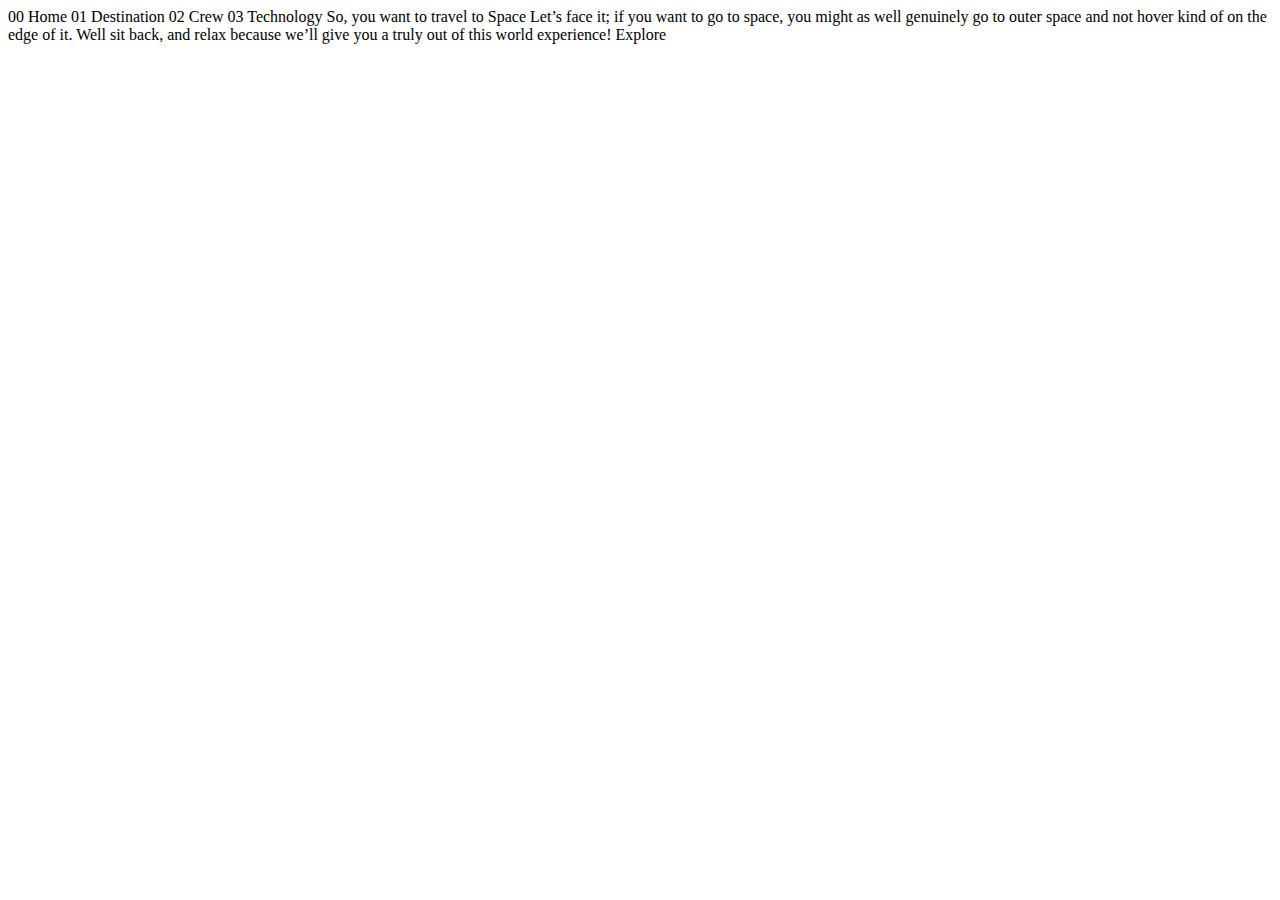
==== index.html @ f7d4788d "Initial commit" ====
<!DOCTYPE html>
<html lang="en">
<head>
  <meta charset="UTF-8">
  <meta name="viewport" content="width=device-width, initial-scale=1.0">

  <link rel="icon" type="image/png" sizes="32x32" href="./assets/favicon-32x32.png">
  
  <title>Frontend Mentor | Space tourism website</title>
</head>
<body>

  00 Home
  01 Destination
  02 Crew
  03 Technology

  So, you want to travel to
  Space
  Let’s face it; if you want to go to space, you might as well genuinely go to 
  outer space and not hover kind of on the edge of it. Well sit back, and relax 
  because we’ll give you a truly out of this world experience!

  Explore

</body>
</html>
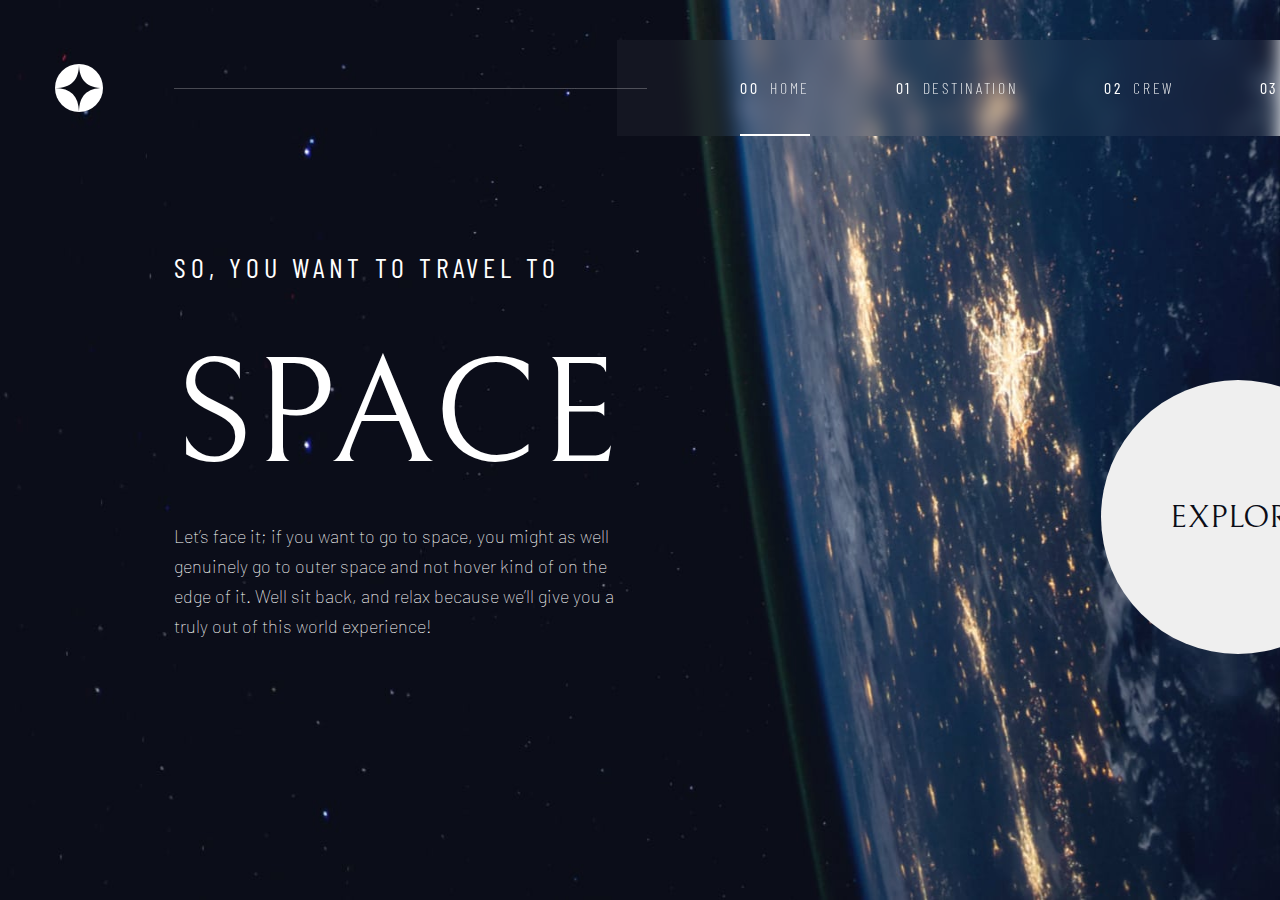
==== commit 510a7f65: "Desktop Website design" ====
--- a/index.html
+++ b/index.html
@@ -5,23 +5,38 @@
   <meta name="viewport" content="width=device-width, initial-scale=1.0">
 
   <link rel="icon" type="image/png" sizes="32x32" href="./assets/favicon-32x32.png">
-  
+  <link rel="stylesheet" href="css/styles.css">
   <title>Frontend Mentor | Space tourism website</title>
 </head>
 <body>
+  <div id="homepage">
+    <div id="navbar">
+      <span id="logo">
+      <img src="assets/shared/logo.svg" alt="logo">
+      </span>
+      <hr id="nav-line">
+      <nav>
+        <div id="overlay"></div>
+        <div class="nav-items">
+          <div class="nav-item nav-item-active"><a href="index.html">00 <span> Home</span></a></div>
+          <div class="nav-item"><a href="destination-mars.html">01 <span> Destination</span></a></div>
+          <div class="nav-item"><a href="crew-commander.html">02 <span> Crew</span></a></div>
+          <div class="nav-item"><a href="technology-vehicle.html">03 <span> Technology</span></a></div>
+      </div>
+      </nav>
+    </div>
+      
+    <div id="home-text">
+      <h5 style="margin-top:0;">So, you want to travel to</h5>
+      <h1>SPACE</h1>
+      <p>Let’s face it; if you want to go to space, you might as well genuinely go to 
+      outer space and not hover kind of on the edge of it. Well sit back, and relax 
+      because we’ll give you a truly out of this world experience!</p>
+    </div>
 
-  00 Home
-  01 Destination
-  02 Crew
-  03 Technology
-
-  So, you want to travel to
-  Space
-  Let’s face it; if you want to go to space, you might as well genuinely go to 
-  outer space and not hover kind of on the edge of it. Well sit back, and relax 
-  because we’ll give you a truly out of this world experience!
-
-  Explore
-
+     <button id = "explore">
+      <h4>EXPLORE</h4>
+     </button>
+  </div>
 </body>
 </html>--- a/css/styles.css
+++ b/css/styles.css
@@ -0,0 +1,338 @@
+@import url('https://fonts.googleapis.com/css2?family=Barlow+Condensed:wght@100;200;300;400&family=Barlow:wght@100;200;300&family=Bellefair&display=swap');
+
+a {
+    text-decoration: none;
+    color:inherit;
+}
+body {
+    overflow: hidden;
+    height:100vh;
+    margin:0;
+    color:white;
+    text-transform: uppercase;
+}
+
+h1, h2, h3, h4, h5, .subheading1, .subheading2{
+    font-family: 'Bellefair', serif;
+    font-weight: 400;
+    font-size:150px;
+}
+h2{
+    font-size:100px;
+}
+h3{
+    font-size:56px;
+}
+h4{
+    font-size:32px;
+}
+h5, .subheading2{
+    font-family: 'Barlow Condensed', sans-serif;
+    font-size: 28px;
+    letter-spacing: 4.75px;
+}
+
+p{
+    font-family: 'Barlow', sans-serif;
+    font-weight: 100;
+    line-height: 30px;
+    text-align: left;
+    font-size: 18px;
+    text-transform: none;
+}
+
+.subheading1{
+    font-size: 28px;
+}
+
+.subheading2{
+    font-size: 14px;
+    letter-spacing: 2.35px;
+}
+
+hr{
+    border: none;
+    height: 1px;
+    opacity: 25.15%;
+    background-color: #FFFFFF;
+}
+
+.nav-text{
+    font-family: 'Barlow Condensed', sans-serif;
+    font-size:16px;
+    letter-spacing: 2.7px;
+}
+/* NavBar */
+
+#logo{
+    width:48px;
+    height:48px;
+    position:absolute;
+}
+
+#nav-line{
+    position: absolute;
+    width:473px;
+    left:119px;
+    border: none;
+    height: 1px;
+    z-index: 2;
+    opacity: 25.15%;
+    background-color: #FFFFFF;
+    display: inline-block;
+}
+
+#overlay{
+    position: absolute;
+    width: 100%;
+    height: 100%;
+    z-index: 1;
+    background-color: rgba(255, 255, 255, 0.04);
+    backdrop-filter: blur(10px);
+}
+.bg-nav{
+    position: absolute;
+    width: 100%;
+    height: 100%;
+    z-index: 0;
+    background-color: white;
+}
+#navbar{
+    position:relative;
+    left:55px;
+    top:40px;
+    height:96px;
+    display: flex;
+    align-items: center;
+}
+nav{
+    position: absolute;
+    left:562px;
+    width: 100%;
+    height: 100%;
+}
+
+
+.nav-items{
+    font-family: 'Barlow Condensed', sans-serif;
+    font-size:16px;
+    letter-spacing: 2.7px;
+    position:relative;
+    z-index: 1;
+    left:123px;
+    height: 100%;
+}
+
+.nav-item{
+    z-index: 2;
+    margin-right:80px;
+    height: calc(100% - 2px);
+    display: inline-flex;
+    align-items: center;
+}
+
+.nav-item-active{
+    border-bottom-style:solid;
+    border-bottom-width: 2px;
+    border-color: white;
+}
+.nav-item span{
+    font-weight: 200;
+    padding-left: 5px;
+}
+
+
+
+/* Homepage */
+#homepage{
+    height: 100%;
+    background-image: url("../assets/home/background-home-desktop.jpg");
+    background-repeat: round;
+}
+
+#home-text{
+    width: 446px;
+    position: absolute;
+    left: 174px;
+    top: 250px;
+}
+
+#home-text h1{
+    display:inline;
+}
+
+#explore{
+    position: absolute;
+    top: 380px;
+    left: 1101px;
+    border-radius: 100%;
+    width: 274px;
+    height: 274px;
+    border: none;
+    color: #0B0D17;
+}
+
+/* Destination-moon-page */
+
+#destination-page{
+    height: 100%;
+    background-image: url("../assets/destination/background-destination-desktop.jpg");
+}
+
+.numbers {
+    opacity: 25%;
+    margin-right:10px;
+}
+
+.destinations h5 {
+    position: absolute;
+    left:174px;
+    top:170px;
+}
+
+.destinations img{
+    width: 385px;
+    left:230px;
+    top:300px;
+    position:absolute;
+}
+
+.destinations .text{
+    display: inline-block;
+    width: 385px;
+    position: absolute;
+    left: 900px;
+    top: 220px;
+}
+.text p{
+    margin-bottom:40px;
+}
+.destinations h2{
+    display: inline;
+}
+ .destinations .metadata{
+    display: flex;
+    gap: 80px;
+ }
+  .metadata .subheading2{
+    margin-bottom: 10px;
+  }
+
+  .text .nav-items{
+    position:static;
+    height: 50px;
+    margin-bottom: 30px;
+  }
+  .text .nav-item{
+    margin-right: 25px;
+  }
+
+  /* Crew Page */
+
+  .crew-page{
+    height: 100%;
+    background-image: url("../assets/crew/background-crew-desktop.jpg");
+    background-repeat: round;
+  }
+
+  .crews{
+    position: absolute;
+    left:174px;
+    top:150px;
+    width: 800px;
+  }
+
+  .crews h4{
+        margin-top: 100px;
+        margin-bottom:10px;
+  }
+
+  .crews h3{
+    margin-top:0px;
+    margin-bottom:30px;
+  }
+
+  .crews p{
+    width:450px;
+  }
+
+  .crews img{
+    position: absolute;
+    top: 46.76px;
+    left: 700px;
+    height: calc(100vh - 40%);
+  }
+
+  .circle-buttons{
+    position: absolute;
+    display: flex;
+    gap: 25px;
+    left: 174px;
+    top: 660px;
+  }
+  
+  .circle{
+    display:inline-block;
+    aspect-ratio:1/1;
+    background-color:white;
+    height:12px;
+    border-radius:100%;
+    opacity:25%;
+  }
+  
+  .circle-active{
+    opacity:100%;
+  }
+
+  /* Technology Page */
+
+  .technology-page{
+    height: 100%;
+    background-image: url("../assets/technology/background-technology-desktop.jpg");
+    background-repeat: round;
+  }
+  .technologies{
+    position: absolute;
+    left:174px;
+    top:150px;
+    width: 750px;
+  }
+
+  .technology{
+    display:flex;
+    gap:100px;
+    margin-top:80px;
+  }
+  
+  .circle-numbers{
+    display:flex;
+    flex-direction:column;
+    gap:30px;
+  }
+  .circle-number{
+   height:80px;
+   aspect-ratio:1/1;
+    display:flex;
+    justify-content:center;
+    font-size:32px;
+    align-items:center;
+    border: 1px solid rgb(255, 255, 255, .25);
+    border-radius:100%;
+}
+
+.circle-number-active{
+    border:1px solid rgb(255, 255, 255, 1);
+    color: #0B0D17;
+    background-color: rgb(255, 255, 255, 1); ;
+}
+  
+.technology h3{
+    margin:20px 0 45px 0;
+}
+
+.technologies + img{
+    height: 440px;
+    position: absolute;
+    right: 0;
+    top: 220px;
+}